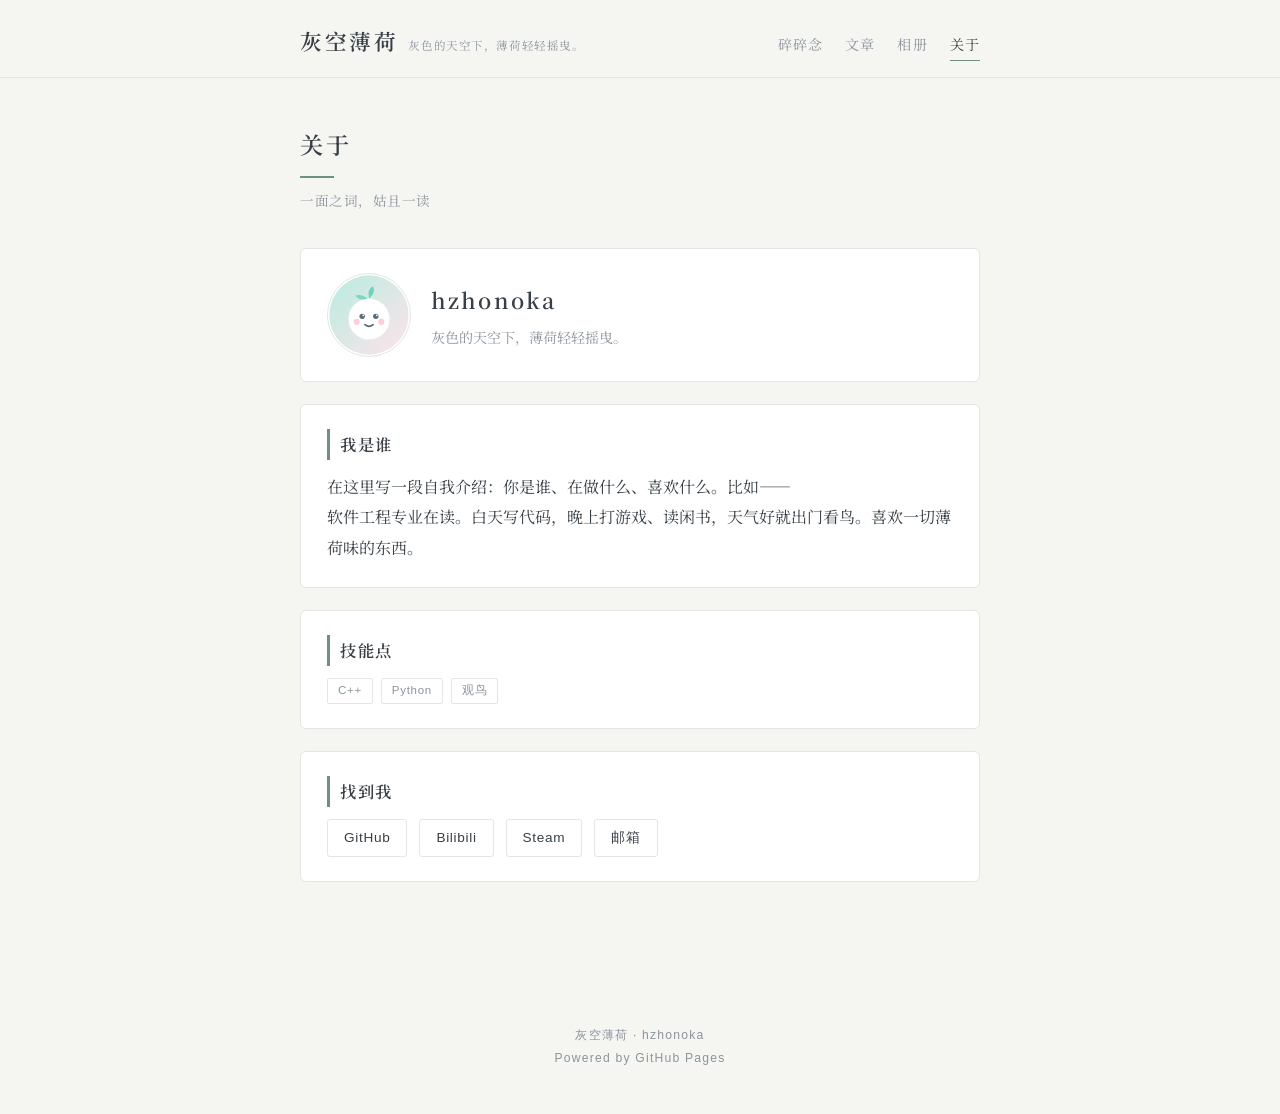
==== about.html @ 0781a8f7 "小站开张" ====
<!DOCTYPE html>
<html lang="zh-CN">
<head>
  <meta charset="UTF-8">
  <meta name="viewport" content="width=device-width, initial-scale=1.0">
  <title>灰空薄荷 · 关于我</title>
  <link rel="icon" href="assets/avatar.svg">
  <link rel="stylesheet" href="https://fonts.loli.net/css2?family=Noto+Serif+SC:wght@400;600&display=swap">
  <link rel="stylesheet" href="assets/style.css">
</head>
<body>
  <header class="site-header" id="site-header"></header>

  <main class="container">
    <div class="page-banner">
      <h1>关于</h1>
      <p>一面之词，姑且一读</p>
    </div>

    <!-- 下面的内容全部改成你自己的介绍！ -->
    <div class="card about-hero">
      <img class="avatar" id="about-avatar" src="assets/avatar.svg" alt="avatar">
      <div>
        <h1 id="about-name">hzhonoka</h1>
        <p class="sig">灰色的天空下，薄荷轻轻摇曳。</p>
      </div>
    </div>

    <div class="card about-section">
      <h2>我是谁</h2>
      <p>在这里写一段自我介绍：你是谁、在做什么、喜欢什么。比如——</p>
      <p>软件工程专业在读。白天写代码，晚上打游戏、读闲书，天气好就出门看鸟。喜欢一切薄荷味的东西。</p>
    </div>

    <div class="card about-section">
      <h2>技能点</h2>
      <div class="skill-tags">
        <span class="tag">C++</span>
        <span class="tag">Python</span>
        <span class="tag">观鸟</span>
      </div>
    </div>

    <div class="card about-section">
      <h2>找到我</h2>
      <div class="link-list">
        <a class="link-chip" href="https://github.com/hzhonoka" target="_blank">GitHub</a>
        <a class="link-chip" href="#" target="_blank">Bilibili</a>
        <a class="link-chip" href="#" target="_blank">Steam</a>
        <a class="link-chip" href="mailto:hi@example.com">邮箱</a>
      </div>
    </div>
  </main>

  <footer class="site-footer" id="site-footer"></footer>

  <script src="data/config.js"></script>
  <script src="assets/main.js"></script>
  <script>
    renderHeader("about");
    renderFooter();
    document.getElementById("about-avatar").src = window.SITE_CONFIG.avatar;
    document.getElementById("about-name").textContent = window.SITE_CONFIG.nickname;
  </script>
</body>
</html>
---- assets/style.css ----
/* ============ 灰空薄荷 · 全局样式 ============ */
:root {
  --sage: #6f8f82;          /* 灰薄荷，唯一的强调色 */
  --sage-dark: #587568;
  --ink: #383f45;
  --ink-light: #8b959c;
  --line: #e3e6e2;
  --paper: #f5f5f2;
  --card-bg: #ffffff;
  --radius: 6px;
  --serif: "Noto Serif SC", "Songti SC", "SimSun", serif;
  --sans: "PingFang SC", "Microsoft YaHei", "Hiragino Sans GB", sans-serif;
}

* { margin: 0; padding: 0; box-sizing: border-box; }

body {
  font-family: var(--serif);
  color: var(--ink);
  background: var(--paper);
  min-height: 100vh;
  line-height: 1.9;
}

a { color: var(--sage); text-decoration: none; transition: color 0.2s; }
a:hover { color: var(--sage-dark); }

::selection { background: rgba(111, 143, 130, 0.18); }

/* ---------- 顶部导航 ---------- */
.site-header {
  background: var(--paper);
  border-bottom: 1px solid var(--line);
}
.header-inner {
  max-width: 720px; margin: 0 auto; padding: 20px 20px 16px;
  display: flex; align-items: baseline; justify-content: space-between;
  flex-wrap: wrap; gap: 10px;
}
.site-title {
  font-family: var(--serif);
  font-size: 1.35rem; font-weight: 600; color: var(--ink);
  letter-spacing: 0.12em;
}
.site-title small {
  font-size: 0.72rem; color: var(--ink-light); font-weight: 400;
  letter-spacing: 0.05em; margin-left: 10px;
}

.nav { display: flex; gap: 22px; flex-wrap: wrap; }
.nav a {
  font-size: 0.88rem; color: var(--ink-light); letter-spacing: 0.08em;
  padding-bottom: 2px; border-bottom: 1px solid transparent;
}
.nav a:hover { color: var(--ink); border-bottom-color: var(--ink); }
.nav a.active { color: var(--ink); border-bottom-color: var(--sage); }

/* ---------- 主体 ---------- */
.container { max-width: 720px; margin: 0 auto; padding: 44px 20px 90px; }

.page-banner { margin-bottom: 34px; }
.page-banner h1 {
  font-size: 1.45rem; font-weight: 600; letter-spacing: 0.15em; color: var(--ink);
}
.page-banner h1::after {
  content: ""; display: block; width: 34px; height: 2px;
  background: var(--sage); margin-top: 10px;
}
.page-banner p { color: var(--ink-light); font-size: 0.85rem; margin-top: 10px; letter-spacing: 0.04em; }

/* ---------- 卡片 ---------- */
.card {
  background: var(--card-bg);
  border: 1px solid var(--line);
  border-radius: var(--radius);
  padding: 24px 26px;
  margin-bottom: 22px;
}

/* ---------- 碎碎念时间线 ---------- */
.moment-head { display: flex; align-items: center; gap: 12px; margin-bottom: 12px; }
.avatar {
  width: 40px; height: 40px; border-radius: 50%;
  border: 1px solid var(--line); object-fit: cover; background: #fff;
  flex-shrink: 0;
}
.moment-meta .name { font-weight: 600; color: var(--ink); font-size: 0.92rem; letter-spacing: 0.04em; }
.moment-meta .time { font-size: 0.76rem; color: var(--ink-light); font-family: var(--sans); letter-spacing: 0.03em; }
.moment-body { white-space: pre-wrap; word-break: break-word; font-size: 0.95rem; }
.moment-body.clamped {
  display: -webkit-box; -webkit-line-clamp: 6; -webkit-box-orient: vertical; overflow: hidden;
}
.expand-btn {
  background: none; border: none; color: var(--sage); cursor: pointer;
  font-size: 0.82rem; padding: 6px 0 0; font-family: var(--sans); letter-spacing: 0.05em;
}
.expand-btn:hover { color: var(--sage-dark); }
.moment-foot { margin-top: 10px; }
.moment-foot button {
  background: none; border: none; cursor: pointer; font-size: 0.78rem;
  color: var(--ink-light); font-family: var(--sans); letter-spacing: 0.06em;
  padding: 0;
}
.moment-foot button:hover { color: var(--sage); }
.comment-box { margin-top: 16px; border-top: 1px solid var(--line); padding-top: 16px; }

/* ---------- 文章列表 ---------- */
.post-item { display: block; color: inherit; transition: border-color 0.2s; }
.post-item:hover { border-color: var(--sage); }
.post-item h2 {
  font-size: 1.18rem; font-weight: 600; color: var(--ink); letter-spacing: 0.05em;
  transition: color 0.2s;
}
.post-item:hover h2 { color: var(--sage-dark); }
.post-item .post-date {
  font-size: 0.76rem; color: var(--ink-light); margin: 6px 0 8px;
  font-family: var(--sans); letter-spacing: 0.08em;
}
.post-item .post-excerpt { font-size: 0.9rem; color: var(--ink-light); }
.post-tags { margin-top: 10px; display: flex; gap: 8px; flex-wrap: wrap; }
.tag {
  font-size: 0.72rem; padding: 1px 10px; border-radius: 2px;
  border: 1px solid var(--line); color: var(--ink-light);
  font-family: var(--sans); letter-spacing: 0.06em;
}

/* ---------- 文章正文 ---------- */
.post-content { font-size: 0.96rem; }
.post-content h1, .post-content h2, .post-content h3 {
  font-weight: 600; letter-spacing: 0.08em; margin: 1.8em 0 0.7em; color: var(--ink);
}
.post-content h1 { font-size: 1.3rem; }
.post-content h2 { font-size: 1.15rem; padding-left: 10px; border-left: 3px solid var(--sage); }
.post-content h3 { font-size: 1.02rem; }
.post-content p { margin: 0.9em 0; }
.post-content a { border-bottom: 1px solid var(--sage); }
.post-content img { max-width: 100%; border-radius: 3px; }
.post-content hr { border: none; border-top: 1px solid var(--line); margin: 2em 0; }
.post-content ul, .post-content ol { padding-left: 1.5em; margin: 0.9em 0; }
.post-content code {
  background: var(--paper); padding: 2px 6px; border-radius: 3px;
  font-family: Consolas, "Courier New", monospace; font-size: 0.86em; color: var(--sage-dark);
}
.post-content pre {
  background: #2f363b; color: #dfe6e2; padding: 18px 20px; border-radius: 4px;
  overflow-x: auto; margin: 1.2em 0; line-height: 1.7;
}
.post-content pre code { background: none; color: inherit; padding: 0; }
.post-content blockquote {
  border-left: 3px solid var(--sage);
  margin: 1.4em 0; padding: 4px 0 4px 18px; color: var(--ink-light);
}
.back-link {
  display: inline-block; margin-bottom: 22px; font-size: 0.82rem;
  font-family: var(--sans); letter-spacing: 0.05em;
}

/* ---------- 相册 ---------- */
.album-grid {
  display: grid; grid-template-columns: repeat(auto-fill, minmax(200px, 1fr)); gap: 18px;
}
.photo-card {
  background: #fff; border: 1px solid var(--line); border-radius: 3px;
  padding: 8px 8px 10px;
  transition: box-shadow 0.25s; cursor: zoom-in;
}
.photo-card:hover { box-shadow: 0 6px 20px rgba(56, 63, 69, 0.1); }
.photo-card img { width: 100%; display: block; aspect-ratio: 4/3; object-fit: cover; filter: saturate(0.85); }
.photo-card .caption {
  font-size: 0.78rem; color: var(--ink-light); margin-top: 8px;
  text-align: center; font-family: var(--sans); letter-spacing: 0.03em;
}

.lightbox {
  display: none; position: fixed; inset: 0; z-index: 300;
  background: rgba(40, 46, 50, 0.85);
  align-items: center; justify-content: center; cursor: zoom-out;
}
.lightbox.show { display: flex; }
.lightbox img { max-width: 88vw; max-height: 86vh; }

/* ---------- 关于我 ---------- */
.about-hero { text-align: left; display: flex; align-items: center; gap: 20px; }
.about-hero .avatar { width: 84px; height: 84px; }
.about-hero h1 { font-size: 1.35rem; font-weight: 600; letter-spacing: 0.1em; }
.about-hero .sig { color: var(--ink-light); margin-top: 4px; font-size: 0.88rem; }
.about-section h2 {
  font-size: 1.02rem; font-weight: 600; letter-spacing: 0.1em; margin-bottom: 12px;
  padding-left: 10px; border-left: 3px solid var(--sage);
}
.link-list { display: flex; gap: 12px; flex-wrap: wrap; }
.link-chip {
  padding: 5px 16px; border: 1px solid var(--line); border-radius: 3px;
  font-size: 0.85rem; color: var(--ink); font-family: var(--sans); letter-spacing: 0.05em;
  transition: border-color 0.2s, color 0.2s;
}
.link-chip:hover { border-color: var(--sage); color: var(--sage-dark); }
.skill-tags { display: flex; gap: 8px; flex-wrap: wrap; }

/* ---------- 页脚 ---------- */
.site-footer {
  text-align: center; padding: 30px 16px 44px; color: var(--ink-light);
  font-size: 0.76rem; font-family: var(--sans); letter-spacing: 0.1em;
}

/* ---------- 响应式 ---------- */
@media (max-width: 560px) {
  .header-inner { flex-direction: column; align-items: flex-start; gap: 8px; }
  .card { padding: 18px 20px; }
  .about-hero { flex-direction: column; align-items: flex-start; }
  .album-grid { grid-template-columns: repeat(auto-fill, minmax(150px, 1fr)); }
}
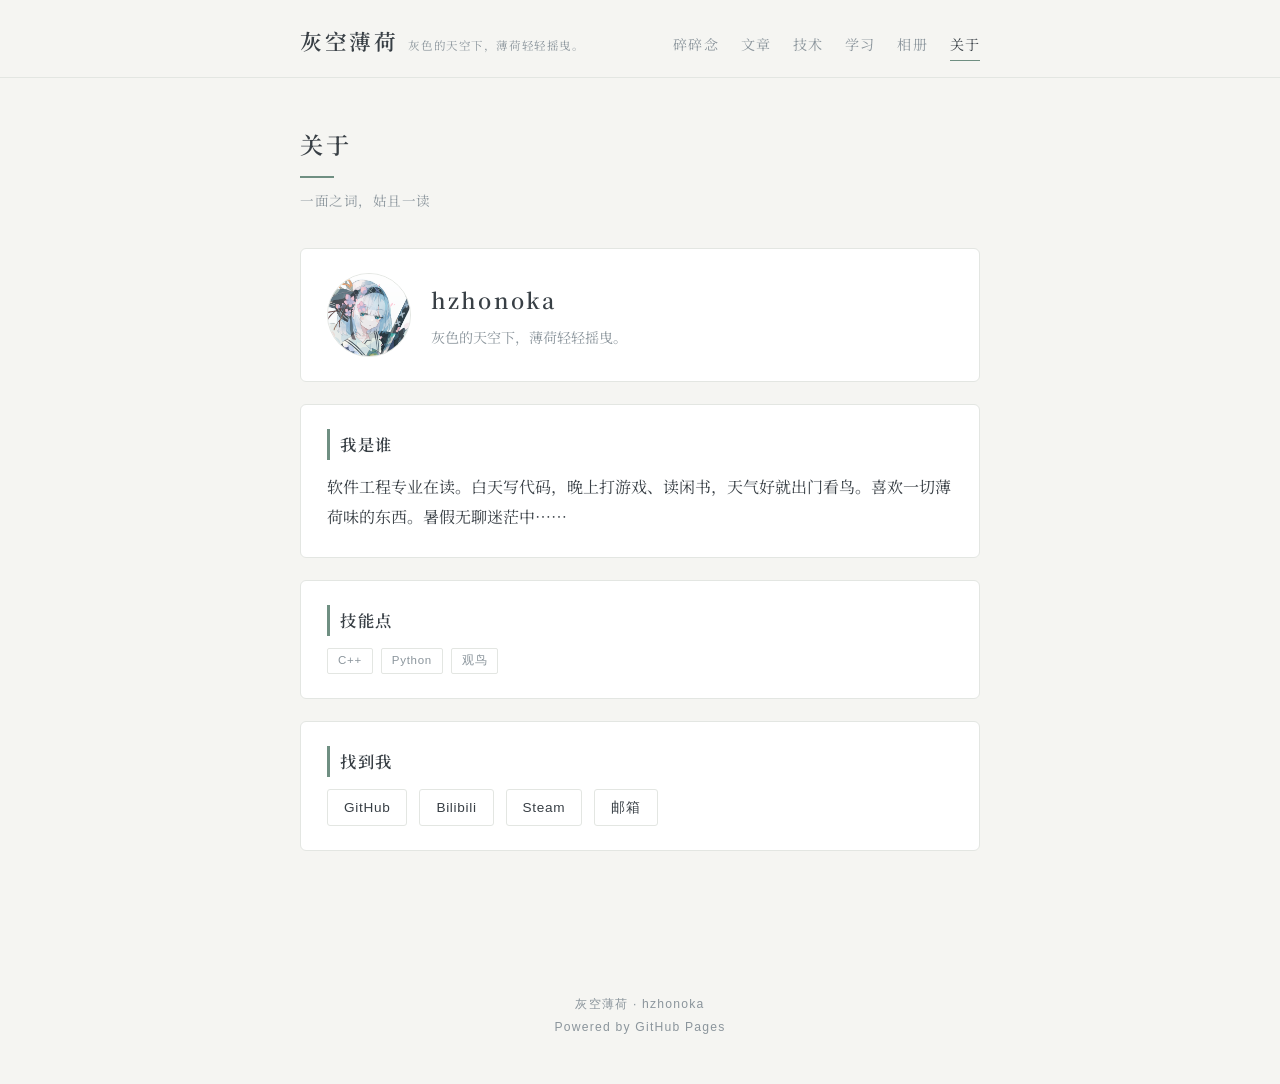
==== commit fa31d017: "add sth" ====
--- a/about.html
+++ b/about.html
@@ -28,8 +28,7 @@
 
     <div class="card about-section">
       <h2>我是谁</h2>
-      <p>在这里写一段自我介绍：你是谁、在做什么、喜欢什么。比如——</p>
-      <p>软件工程专业在读。白天写代码，晚上打游戏、读闲书，天气好就出门看鸟。喜欢一切薄荷味的东西。</p>
+      <p>软件工程专业在读。白天写代码，晚上打游戏、读闲书，天气好就出门看鸟。喜欢一切薄荷味的东西。暑假无聊迷茫中……</p>
     </div>
 
     <div class="card about-section">
--- a/assets/style.css
+++ b/assets/style.css
@@ -210,3 +210,72 @@
   .about-hero { flex-direction: column; align-items: flex-start; }
   .album-grid { grid-template-columns: repeat(auto-fill, minmax(150px, 1fr)); }
 }
+
+/* ---------- 页面过渡 ---------- */
+html.page-enter body { opacity: 0; transition: opacity 0.25s ease; }
+html.page-enter.page-enter-active body { opacity: 1; }
+html.page-leave body { opacity: 0; transition: opacity 0.2s ease; }
+
+/* ---------- 主页（门面页） ---------- */
+body.landing { background: #c9cfd0; }
+.landing-hero {
+  min-height: 100vh;
+  /* 背景图加载失败时用渐变兜底，不至于白字糊在灰底上 */
+  background:
+    url("bg.svg") center / cover no-repeat,
+    linear-gradient(180deg, #a9b4b8 0%, #c3cbc9 55%, #b3c4ba 100%);
+  display: flex; flex-direction: column;
+  align-items: center; justify-content: center;
+  position: relative;
+  padding: 24px;
+}
+.landing-inner {
+  text-align: center;
+  max-width: 560px;
+  animation: landing-rise 0.9s ease both;
+}
+@keyframes landing-rise {
+  from { opacity: 0; transform: translateY(18px); }
+  to { opacity: 1; transform: translateY(0); }
+}
+.landing-hi {
+  font-size: 0.88rem; color: #f2f3f1; letter-spacing: 0.35em;
+  text-shadow: 0 1px 8px rgba(56, 63, 69, 0.35);
+  margin-bottom: 18px; text-indent: 0.35em;
+}
+.landing-title {
+  font-size: 3rem; font-weight: 600; color: #fdfdfc;
+  letter-spacing: 0.28em; text-indent: 0.28em;
+  text-shadow: 0 2px 18px rgba(56, 63, 69, 0.4);
+}
+.landing-tagline {
+  margin-top: 14px; font-size: 0.95rem; color: #eef0ec;
+  letter-spacing: 0.2em; text-indent: 0.2em;
+  text-shadow: 0 1px 8px rgba(56, 63, 69, 0.35);
+}
+.landing-welcome {
+  margin: 34px auto 0; font-size: 0.92rem; line-height: 2.1;
+  color: #f4f5f2; white-space: pre-wrap;
+  text-shadow: 0 1px 8px rgba(56, 63, 69, 0.4);
+}
+.landing-enter {
+  display: inline-block; margin-top: 40px;
+  padding: 10px 38px;
+  border: 1px solid rgba(253, 253, 252, 0.85); border-radius: 2px;
+  color: #fdfdfc; font-size: 0.9rem; letter-spacing: 0.25em; text-indent: 0.25em;
+  background: rgba(56, 63, 69, 0.12);
+  backdrop-filter: blur(3px);
+  transition: background 0.25s, letter-spacing 0.25s;
+}
+.landing-enter:hover {
+  background: rgba(111, 143, 130, 0.4); color: #fff; letter-spacing: 0.32em;
+}
+.landing-hint {
+  position: absolute; bottom: 26px; left: 0; right: 0;
+  text-align: center; font-size: 0.72rem; color: rgba(250, 250, 248, 0.75);
+  letter-spacing: 0.3em; text-indent: 0.3em; font-family: var(--sans);
+  text-shadow: 0 1px 6px rgba(56, 63, 69, 0.3);
+}
+@media (max-width: 560px) {
+  .landing-title { font-size: 2.1rem; }
+}
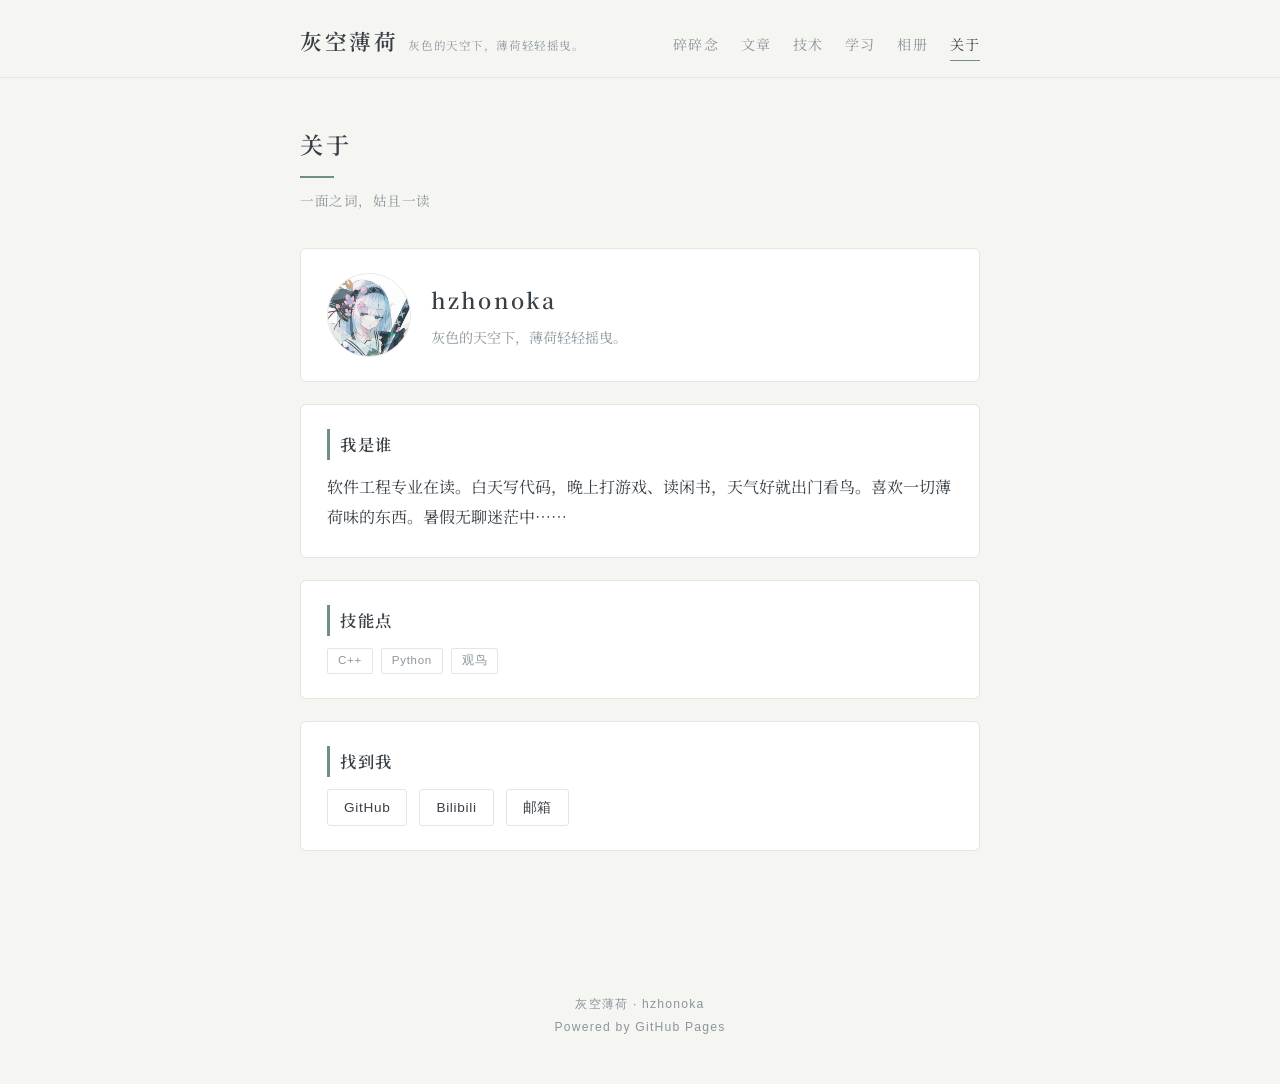
==== commit 99e1e02d: "add contact of bilibili" ====
--- a/about.html
+++ b/about.html
@@ -44,8 +44,7 @@
       <h2>找到我</h2>
       <div class="link-list">
         <a class="link-chip" href="https://github.com/hzhonoka" target="_blank">GitHub</a>
-        <a class="link-chip" href="#" target="_blank">Bilibili</a>
-        <a class="link-chip" href="#" target="_blank">Steam</a>
+        <a class="link-chip" href="https://space.bilibili.com/411190678" target="_blank">Bilibili</a>
         <a class="link-chip" href="mailto:hi@example.com">邮箱</a>
       </div>
     </div>
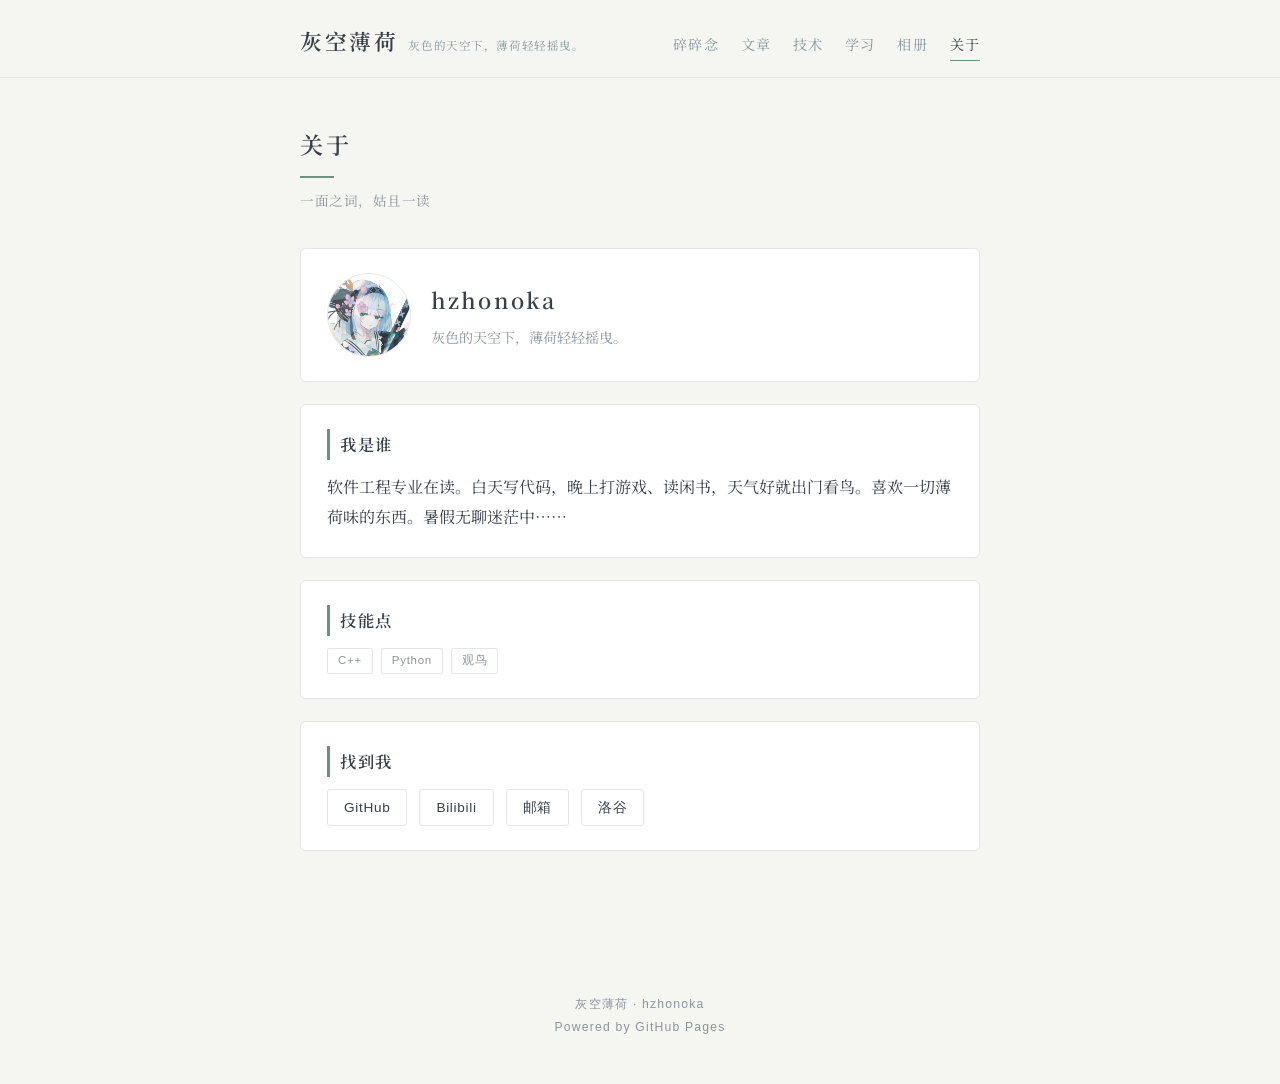
==== commit af5baf2d: "7/29" ====
--- a/about.html
+++ b/about.html
@@ -46,6 +46,7 @@
         <a class="link-chip" href="https://github.com/hzhonoka" target="_blank">GitHub</a>
         <a class="link-chip" href="https://space.bilibili.com/411190678" target="_blank">Bilibili</a>
         <a class="link-chip" href="mailto:hi@example.com">邮箱</a>
+        <a class="link-chip" href="https://www.luogu.com.cn/user/1818783" target="_blank">洛谷</a>
       </div>
     </div>
   </main>
